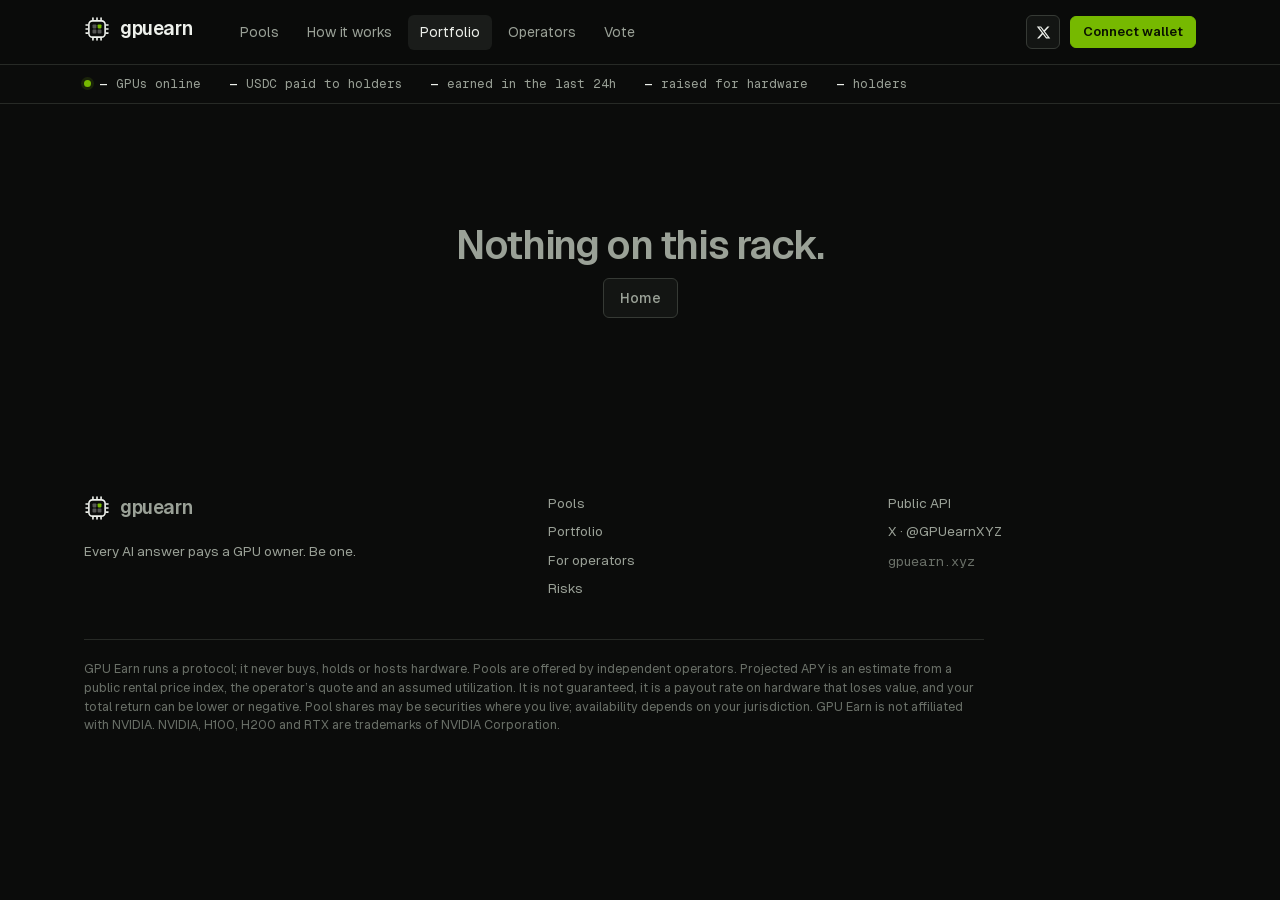
==== portfolio/index.html @ 9b84de63 "Add frontend snapshot" ====
<!doctype html>
<html lang="en">
  <head>
    <meta charset="UTF-8" />
    <meta name="viewport" content="width=device-width, initial-scale=1" />
    <title>GPU Earn: own the chips, not the stock</title>
    <meta name="description" content="Fund real AI GPUs, watch them work on Solana GPU networks, and collect their rental income in USDC every week." />
    <meta name="theme-color" content="#0B0C0B" />
    <link rel="icon" href="/favicon.svg" type="image/svg+xml" />
    <link rel="icon" href="/favicon-32.png" sizes="32x32" type="image/png" />
    <link rel="apple-touch-icon" href="/apple-touch-icon.png" />
    <meta property="og:type" content="website" />
    <meta property="og:site_name" content="GPU Earn" />
    <meta property="og:title" content="Own the chips, not the stock." />
    <meta property="og:description" content="Fund real AI GPUs. Collect their rental income in USDC, weekly." />
    <meta property="og:url" content="https://gpuearn.xyz" />
    <meta property="og:image" content="https://gpuearn.xyz/og.png" />
    <meta name="twitter:card" content="summary_large_image" />
    <meta name="twitter:image" content="https://gpuearn.xyz/og.png" />
    <script type="module" crossorigin src="/assets/index-SobwDCto.js"></script>
    <link rel="stylesheet" crossorigin href="/assets/index-ZTUyBKGV.css">
  </head>
  <body>
    <div id="root"></div>
  </body>
</html>
---- assets/index-ZTUyBKGV.css ----
@font-face{font-family:Geist;src:url(/assets/Geist-Variable-C_ya05Eu.woff2) format("woff2");font-weight:100 900;font-display:swap}@font-face{font-family:Geist Mono;src:url(/assets/GeistMono-Variable-BJ0bRpLQ.woff2) format("woff2");font-weight:100 900;font-display:swap}:root{--bg: #0B0C0B;--surface: #131513;--surface-2: #1A1C1A;--line: #272A26;--line-2: #363A35;--text: #EEF1EC;--muted: #9AA197;--faint: #6A7068;--accent: #76B900;--accent-ink: #0A1200;--accent-soft: rgba(118, 185, 0, .12);--ok: #76B900;--warn: #f2b84b;--bad: #f0624f;--sans: "Geist", ui-sans-serif, system-ui, -apple-system, "Segoe UI", sans-serif;--mono: "Geist Mono", ui-monospace, "SFMono-Regular", Menlo, Consolas, monospace;--radius: 10px;--radius-sm: 6px;--max: 1160px;--gutter: 24px;color-scheme:dark}*{box-sizing:border-box}html{-webkit-text-size-adjust:100%}body{margin:0;background:var(--bg);color:var(--text);font-family:var(--sans);font-size:15px;line-height:1.5;-webkit-font-smoothing:antialiased;font-feature-settings:"ss01"}a{color:inherit;text-decoration:none}button,input,select,textarea{font:inherit;color:inherit}::selection{background:var(--accent);color:var(--accent-ink)}:focus-visible{outline:2px solid var(--accent);outline-offset:2px;border-radius:4px}.mono{font-family:var(--mono);font-feature-settings:"zero"}.num{font-family:var(--mono);font-variant-numeric:tabular-nums}.muted{color:var(--muted)}.faint{color:var(--faint)}.accent{color:var(--accent)}.wrap{max-width:var(--max);margin:0 auto;padding:0 var(--gutter)}.eyebrow{font-family:var(--mono);font-size:12px;letter-spacing:.08em;text-transform:uppercase;color:var(--muted)}.rule{height:1px;background:var(--line);border:0;margin:0}.demo-bar{background:var(--accent-soft);border-bottom:1px solid rgba(118,185,0,.25);color:var(--text);font-size:13px;text-align:center;padding:7px var(--gutter)}.demo-bar b{color:var(--accent);font-weight:600}header.top{position:sticky;top:0;z-index:20;background:#0b0c0bdb;-webkit-backdrop-filter:saturate(140%) blur(10px);backdrop-filter:saturate(140%) blur(10px);border-bottom:1px solid var(--line)}.top-in{display:flex;align-items:center;gap:28px;height:64px}.logo{display:inline-flex;align-items:center;gap:10px;font-weight:600;font-size:19px;letter-spacing:-.02em}.logo svg{display:block}nav.main{display:flex;gap:4px;margin-left:8px}nav.main a{padding:7px 12px;border-radius:var(--radius-sm);color:var(--muted);font-size:14px}nav.main a:hover,nav.main a.on{color:var(--text);background:var(--surface-2)}.top-right{margin-left:auto;display:flex;align-items:center;gap:10px}.btn.menu-btn{display:none}.ticker{border-bottom:1px solid var(--line);font-family:var(--mono);font-size:12.5px;color:var(--muted)}.ticker-in{display:flex;gap:28px;height:38px;align-items:center;overflow-x:auto;scrollbar-width:none;white-space:nowrap}.ticker-in::-webkit-scrollbar{display:none}.ticker b{color:var(--text);font-weight:500}.dot{display:inline-block;width:7px;height:7px;border-radius:50%;background:var(--ok);margin-right:8px;vertical-align:1px;box-shadow:0 0 0 3px #76b90024}.dot.pulse{animation:pulse 2.4s ease-in-out infinite}@keyframes pulse{50%{box-shadow:0 0 0 6px #76b90000}}.btn{display:inline-flex;align-items:center;justify-content:center;gap:8px;height:40px;padding:0 16px;border-radius:var(--radius-sm);border:1px solid var(--line-2);background:var(--surface);font-weight:500;font-size:14px;cursor:pointer;white-space:nowrap;transition:background .15s,border-color .15s,transform .05s}.btn:hover{background:var(--surface-2);border-color:var(--faint)}.btn:active{transform:translateY(1px)}.btn.primary{background:var(--accent);border-color:var(--accent);color:var(--accent-ink);font-weight:600}.btn.primary:hover{background:#86cc0a;border-color:#86cc0a}.btn.ghost{background:transparent}.btn.lg{height:48px;padding:0 22px;font-size:15px}.btn.sm{height:32px;padding:0 12px;font-size:13px}.btn[disabled]{opacity:.45;cursor:not-allowed}.btn.block{width:100%}.state{display:inline-flex;align-items:center;gap:6px;height:24px;padding:0 9px;border-radius:999px;font-family:var(--mono);font-size:11.5px;letter-spacing:.04em;text-transform:uppercase;border:1px solid var(--line-2);color:var(--muted)}.state:before{content:"";width:6px;height:6px;border-radius:50%;background:currentColor}.state.live,.state.online{color:var(--ok);border-color:#76b9004d}.state.funding{color:var(--accent);border-color:#76b90059}.state.failed,.state.cancelled{color:var(--bad)}.tag{font-family:var(--mono);font-size:12px;color:var(--muted);border:1px solid var(--line);border-radius:4px;padding:2px 6px}.hero{position:relative;border-bottom:1px solid var(--line);overflow:hidden}.grid-bg{position:absolute;inset:0;background-image:linear-gradient(var(--line) 1px,transparent 1px),linear-gradient(90deg,var(--line) 1px,transparent 1px);background-size:64px 64px;background-position:-1px -1px;opacity:.35;-webkit-mask-image:linear-gradient(180deg,#000 0%,transparent 90%);mask-image:linear-gradient(180deg,#000 0%,transparent 90%);pointer-events:none}.hero-in{position:relative;display:grid;grid-template-columns:1.1fr .9fr;gap:56px;align-items:center;padding-top:84px;padding-bottom:96px}h1.display{font-size:clamp(42px,6.4vw,76px);line-height:.98;letter-spacing:-.045em;font-weight:600;margin:18px 0 22px}h1.display span{color:var(--accent)}.lede{font-size:18px;color:var(--muted);max-width:520px;margin:0 0 32px}.cta-row{display:flex;gap:12px;flex-wrap:wrap}.hero-notes{display:flex;gap:10px 22px;margin-top:36px;font-size:13px;color:var(--muted);flex-wrap:wrap}.hero-notes span:before{content:"";display:inline-block;width:5px;height:5px;background:var(--accent);margin-right:8px;vertical-align:2px}.panel{background:var(--surface);border:1px solid var(--line);border-radius:var(--radius)}.panel-head{display:flex;align-items:center;justify-content:space-between;gap:12px;padding:14px 18px;border-bottom:1px solid var(--line)}.panel-body{padding:18px}.rack{display:grid;grid-template-columns:repeat(4,1fr);gap:8px}.rack.wide{grid-template-columns:repeat(8,1fr)}.slot{position:relative;aspect-ratio:1 / 1.05;border:1px solid var(--line-2);border-radius:7px;background:var(--surface-2);padding:8px;display:flex;flex-direction:column;justify-content:space-between;font-family:var(--mono);font-size:10.5px;color:var(--faint);overflow:hidden}.slot .bar{position:absolute;left:0;right:0;bottom:0;background:linear-gradient(180deg,#76b90047,#76b9001a);border-top:1px solid var(--accent);transition:height 1.2s ease}.slot .lbl,.slot .pct{position:relative}.slot .pct{color:var(--text);font-size:12px}.slot.pending{border-style:dashed}.slot.pending .pct{color:var(--faint)}.apy-big{font-size:64px;line-height:1;letter-spacing:-.04em;font-weight:600;font-family:var(--sans)}.apy-big small{font-size:.5em;letter-spacing:-.02em;margin-left:2px}.kv{display:grid;grid-template-columns:auto 1fr;gap:8px 16px;font-size:14px}.kv dt{color:var(--muted)}.kv dd{margin:0;text-align:right;font-family:var(--mono);font-variant-numeric:tabular-nums}section.block{padding:88px 0;border-bottom:1px solid var(--line)}.sec-head{display:flex;align-items:end;justify-content:space-between;gap:24px;margin-bottom:36px;flex-wrap:wrap}h2.title{font-size:clamp(28px,3.6vw,40px);letter-spacing:-.035em;line-height:1.05;font-weight:600;margin:10px 0 0;max-width:640px}h3{font-size:17px;letter-spacing:-.015em;font-weight:600;margin:0}.steps{display:grid;grid-template-columns:repeat(3,1fr);border-top:1px solid var(--line)}.step{padding:26px 26px 0 0}.step+.step{padding-left:26px;border-left:1px solid var(--line)}.step .n{font-family:var(--mono);font-size:12px;color:var(--accent)}.step h3{margin:14px 0 8px}.step p{color:var(--muted);margin:0;font-size:14.5px}.escrow{margin-top:44px}.escrow-bar{display:grid;grid-template-columns:60fr 30fr 10fr;gap:4px;height:56px}.escrow-bar div{border-radius:6px;padding:10px 12px;display:flex;align-items:end;font-family:var(--mono);font-size:12.5px;border:1px solid var(--line-2);background:var(--surface)}.escrow-bar div:first-child{background:var(--accent);color:var(--accent-ink);border-color:var(--accent)}.escrow-bar div:nth-child(2){background:#76b90052;border-color:#76b90080}.escrow-bar div:nth-child(3){background:var(--accent-soft);border-color:#76b90059}.escrow-legend{display:grid;grid-template-columns:60fr 30fr 10fr;gap:4px;margin-top:10px;font-size:13px;color:var(--muted)}.formula{font-family:var(--mono);font-size:14px;line-height:1.7;background:var(--surface);border:1px solid var(--line);border-radius:var(--radius);padding:22px;overflow-x:auto}.formula .eq{color:var(--accent)}.pool-list{border-top:1px solid var(--line)}.pool-row{display:grid;grid-template-columns:2.1fr 1fr 1fr 1.5fr .9fr 24px;gap:20px;align-items:center;padding:20px 4px;border-bottom:1px solid var(--line);transition:background .15s}.pool-row:hover{background:var(--surface)}.pool-row .name{font-weight:600;font-size:16px;letter-spacing:-.01em}.pool-row .sub{font-size:13px;color:var(--muted);margin-top:2px}.pool-row .apy{font-size:22px;font-weight:600;letter-spacing:-.03em}.pool-row .arrow{color:var(--faint)}.pool-head{font-family:var(--mono);font-size:11.5px;letter-spacing:.06em;text-transform:uppercase;color:var(--faint);padding:0 4px 10px;border-bottom:0}.pool-head:hover{background:none}.progress{height:6px;border-radius:99px;background:var(--surface-2);border:1px solid var(--line);overflow:hidden}.progress i{display:block;height:100%;background:var(--accent);border-radius:99px}.risks{display:grid;grid-template-columns:repeat(2,1fr);gap:0;border-top:1px solid var(--line)}.risk{padding:22px 24px 22px 0;border-bottom:1px solid var(--line)}.risk:nth-child(2n){padding-left:24px;border-left:1px solid var(--line)}.risk h3{font-size:15.5px;margin-bottom:6px}.risk p{margin:0;color:var(--muted);font-size:14px}.pool-hero{padding:44px 0 32px;border-bottom:1px solid var(--line)}.crumbs{font-size:13px;color:var(--muted);margin-bottom:18px}.crumbs a:hover{color:var(--text)}.pool-title{display:flex;align-items:center;gap:14px;flex-wrap:wrap}.pool-title h1{font-size:clamp(30px,4vw,44px);letter-spacing:-.04em;line-height:1;margin:0;font-weight:600}.facts{display:flex;flex-wrap:wrap;gap:8px 22px;margin-top:16px;font-size:14px;color:var(--muted)}.facts b{color:var(--text);font-weight:500}.pool-grid{display:grid;grid-template-columns:minmax(0,1fr) 380px;gap:28px;padding:32px 0 80px;align-items:start}.stack{display:grid;gap:20px;grid-template-columns:minmax(0,1fr)}.stack>*,.field,.input{min-width:0}.input select{width:100%;text-overflow:ellipsis}.sticky{position:sticky;top:84px}.apy-pair{display:grid;grid-template-columns:1fr 1fr}.apy-pair>div{padding:22px}.apy-pair>div+div{border-left:1px solid var(--line)}.label{font-size:13px;color:var(--muted);display:flex;align-items:center;gap:8px}.range{font-family:var(--mono);font-size:13px;color:var(--muted);margin-top:10px}.note{font-size:12.5px;color:var(--faint)}.slider{display:grid;gap:8px}.slider-top{display:flex;justify-content:space-between;font-size:14px}input[type=range]{-webkit-appearance:none;appearance:none;width:100%;height:4px;border-radius:9px;background:linear-gradient(90deg,var(--accent) var(--fill, 50%),var(--line-2) var(--fill, 50%));outline:none}input[type=range]::-webkit-slider-thumb{-webkit-appearance:none;width:18px;height:18px;border-radius:50%;background:var(--text);border:4px solid var(--accent);cursor:pointer}input[type=range]::-moz-range-thumb{width:12px;height:12px;border-radius:50%;background:var(--text);border:4px solid var(--accent);cursor:pointer}.field{display:grid;gap:6px}.field label{font-size:13px;color:var(--muted)}.input{display:flex;align-items:center;height:48px;border:1px solid var(--line-2);border-radius:var(--radius-sm);background:var(--bg);padding:0 14px;gap:8px}.input:focus-within{border-color:var(--accent)}.input input,.input select,textarea.input{flex:1;min-width:0;border:0;outline:0;background:transparent;height:100%;font-size:16px}textarea.input{height:auto;min-height:90px;padding:12px 14px;resize:vertical}.input .unit{font-family:var(--mono);font-size:13px;color:var(--muted)}.input select option{background:var(--surface)}.quick{display:flex;gap:6px}.quick button{flex:1;height:30px;border-radius:5px;border:1px solid var(--line);background:transparent;color:var(--muted);font-family:var(--mono);font-size:12px;cursor:pointer}.quick button:hover{color:var(--text);border-color:var(--line-2)}.ms{display:grid;grid-template-columns:22px 1fr auto;gap:4px 14px;padding:16px 18px;border-bottom:1px solid var(--line)}.ms:last-child{border-bottom:0}.ms .bullet{width:14px;height:14px;margin-top:3px;border-radius:50%;border:2px solid var(--line-2)}.ms.released .bullet{background:var(--accent);border-color:var(--accent)}.ms.proposed .bullet{border-color:var(--accent)}.ms .hash{grid-column:2 / 4;font-family:var(--mono);font-size:12px;color:var(--faint);word-break:break-all}.table{width:100%;border-collapse:collapse;font-size:14px}.table th{text-align:left;font-family:var(--mono);font-weight:400;font-size:11.5px;letter-spacing:.06em;text-transform:uppercase;color:var(--faint);padding:10px 18px;border-bottom:1px solid var(--line)}.table td{padding:12px 18px;border-bottom:1px solid var(--line);font-variant-numeric:tabular-nums}.table tr:last-child td{border-bottom:0}.table .r{text-align:right}.table tbody tr.link{cursor:pointer}.table tbody tr.link:hover td{background:var(--surface-2)}.scroll-x{overflow-x:auto}.bars{display:flex;align-items:end;gap:6px;height:120px;padding:18px 18px 0}.bars div{flex:1;background:var(--accent);border-radius:3px 3px 0 0;min-height:2px;opacity:.85}.bars div:hover{opacity:1}.tabs{display:flex;gap:2px;padding:6px;border-bottom:1px solid var(--line)}.tabs button{height:32px;padding:0 12px;border-radius:5px;border:0;background:transparent;color:var(--muted);cursor:pointer;font-size:14px}.tabs button.on{background:var(--surface-2);color:var(--text)}.toast{position:fixed;left:50%;bottom:24px;transform:translate(-50%);background:var(--surface-2);border:1px solid var(--line-2);border-radius:var(--radius);padding:12px 16px;font-size:14px;z-index:50;max-width:calc(100vw - 32px);box-shadow:0 10px 40px #00000080}.card-preview{width:100%;border-radius:var(--radius);border:1px solid var(--line);display:block}footer.foot{padding:56px 0 64px;color:var(--muted);font-size:13.5px}.foot-in{display:grid;grid-template-columns:1.4fr 1fr 1fr;gap:32px}.foot-in a:hover{color:var(--text)}.foot-links{display:grid;gap:8px;align-content:start}.fine{margin-top:40px;padding-top:20px;border-top:1px solid var(--line);font-size:12.5px;color:var(--faint);max-width:900px}.empty{padding:48px 18px;text-align:center;color:var(--muted)}@media(max-width:960px){.hero-in{grid-template-columns:1fr;padding-top:56px;padding-bottom:64px;gap:40px}.pool-grid{grid-template-columns:minmax(0,1fr)}.sticky{position:static}.pool-row{grid-template-columns:1.6fr 1fr 1fr}.pool-row .hide-md{display:none}.rack.wide{grid-template-columns:repeat(4,1fr)}}@media(max-width:720px){:root{--gutter: 16px}nav.main{display:none}nav.main.open{display:grid;position:absolute;top:64px;left:0;right:0;background:var(--bg);border-bottom:1px solid var(--line);padding:8px var(--gutter) 16px;margin:0}.btn.menu-btn{display:inline-flex}.top-right .btn.hide-sm{display:none}.steps,.risks,.foot-in{grid-template-columns:1fr}.step+.step{padding-left:0;border-left:0;border-top:1px solid var(--line);margin-top:26px}.risk:nth-child(2n){padding-left:0;border-left:0}section.block{padding:64px 0}.pool-row{grid-template-columns:1fr auto}.pool-row .hide-sm{display:none}.apy-pair{grid-template-columns:1fr}.apy-pair>div+div{border-left:0;border-top:1px solid var(--line)}.apy-big{font-size:52px}.escrow-legend{grid-template-columns:1fr}.table th,.table td{padding:10px 12px}}input[type=file]{max-width:100%;min-width:0;font-size:13px;color:var(--muted)}input[type=file]::file-selector-button{height:32px;margin-right:10px;padding:0 12px;border-radius:var(--radius-sm);border:1px solid var(--line-2);background:var(--surface-2);color:var(--text);cursor:pointer}.panel-body>*{min-width:0}.vote-opt{display:grid;gap:10px;padding:14px 16px;border:1px solid var(--line);border-radius:var(--radius-sm);background:var(--bg)}.vote-opt.mine{border-color:#76b90073;background:var(--accent-soft)}.vote-opt-head{display:flex;align-items:flex-start;justify-content:space-between;gap:14px}.vote-opt-head .btn{flex-shrink:0}.vote-bar{height:8px;border-radius:99px;background:var(--surface-2);overflow:hidden}.vote-bar i{display:block;height:100%;background:var(--accent);border-radius:99px;transition:width .4s ease}.example{display:grid;gap:16px}.example-flag{display:flex;align-items:center;gap:12px;flex-wrap:wrap;font-size:13.5px}.example-flag .state{color:var(--warn);border-color:#f2b84b59}.example-stats{display:grid;gap:16px;grid-template-columns:repeat(auto-fit,minmax(min(220px,100%),1fr))}.example-stat{padding:16px 18px;display:grid;gap:6px}.example-stat .big{font-size:28px;letter-spacing:-.02em}.example-stat .sub{font-size:13px;color:var(--muted)}.token-links{display:inline-flex;align-items:center;gap:8px;max-width:100%}.ca{display:inline-flex;align-items:center;gap:8px;min-width:0;height:34px;padding:0 12px;border:1px solid var(--line-2);border-radius:var(--radius-sm);background:var(--surface);color:var(--text);font:inherit;font-size:13px;cursor:pointer}.ca:hover,.x-btn:hover{border-color:var(--accent)}.ca-label{font-family:var(--mono);font-size:11px;letter-spacing:.06em;color:var(--accent)}.ca-addr{font-family:var(--mono);overflow:hidden;text-overflow:ellipsis;white-space:nowrap;min-width:0}.ca svg{width:14px;height:14px;flex-shrink:0;color:var(--muted)}.x-btn{display:inline-grid;place-items:center;flex-shrink:0;width:34px;height:34px;border:1px solid var(--line-2);border-radius:var(--radius-sm);background:var(--surface);color:var(--text)}.x-btn svg{width:15px;height:15px}@media(max-width:960px){.top-right .token-links{display:none}}.ca-addr.brief{display:none}@media(max-width:720px){.ca-addr.long{display:none}.ca-addr.brief{display:inline}}.mock-tag,.mock-banner .mock-tag{display:none!important;align-items:center;height:18px;padding:0 7px;margin-left:2px;border:1px solid rgba(242,184,75,.4);border-radius:999px;color:var(--warn);font-family:var(--mono);font-size:10.5px;font-weight:400;letter-spacing:.06em;text-transform:uppercase;vertical-align:middle}.mock-banner{display:flex;align-items:flex-start;gap:10px;margin:14px 0 6px;padding:10px 14px;border:1px solid rgba(242,184,75,.3);border-radius:var(--radius-sm);background:#f2b84b12;font-size:13.5px;color:var(--text)}.mock-banner .mock-tag{flex-shrink:0;margin-top:1px}fieldset.bare{border:0;min-width:0;min-inline-size:0}.example-caption{margin:2px 0 0;font-size:12.5px;color:var(--faint)}
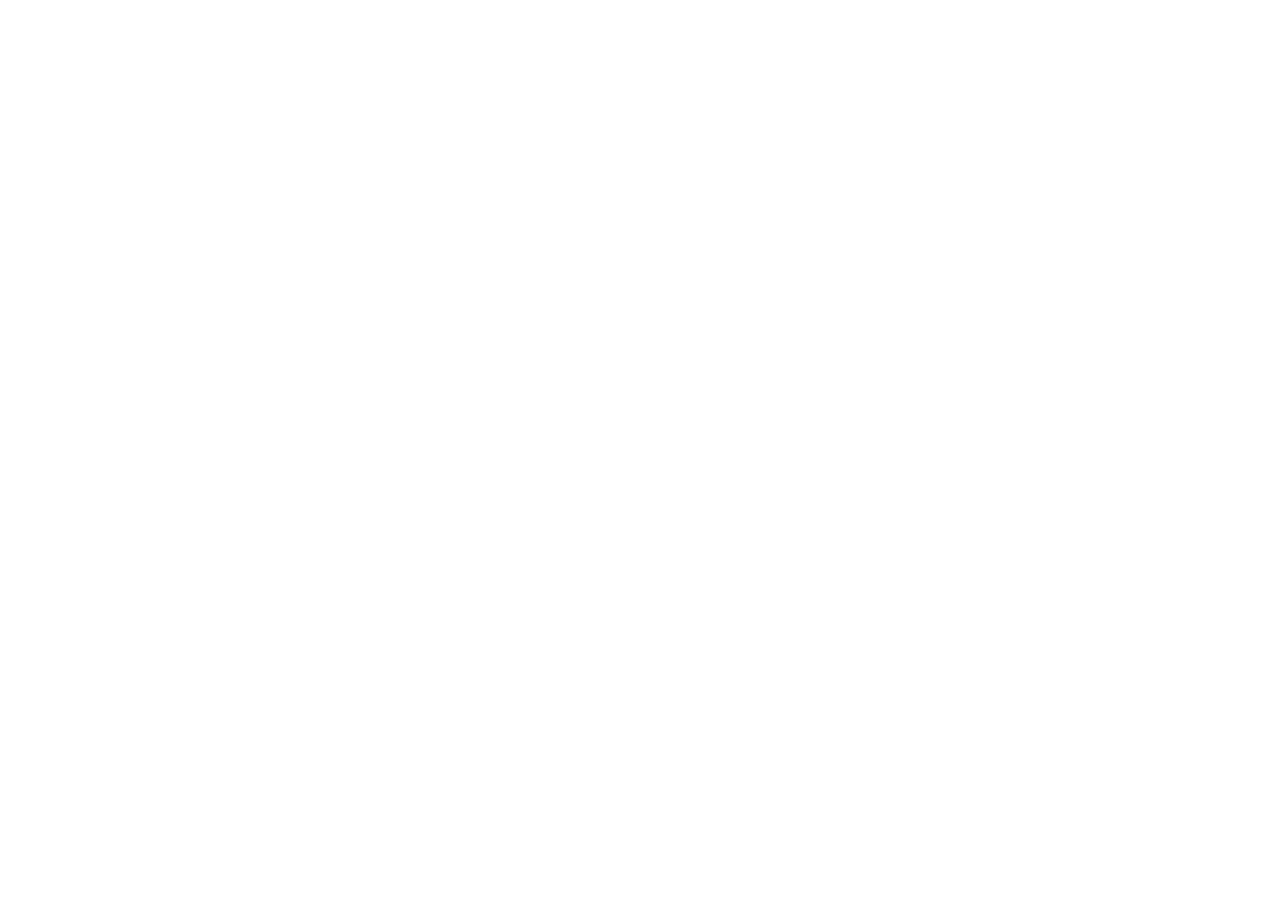
==== commit a23e0def: "Fix GitHub Pages paths and routing" ====
--- a/portfolio/index.html
+++ b/portfolio/index.html
@@ -6,9 +6,9 @@
     <title>GPU Earn: own the chips, not the stock</title>
     <meta name="description" content="Fund real AI GPUs, watch them work on Solana GPU networks, and collect their rental income in USDC every week." />
     <meta name="theme-color" content="#0B0C0B" />
-    <link rel="icon" href="/favicon.svg" type="image/svg+xml" />
-    <link rel="icon" href="/favicon-32.png" sizes="32x32" type="image/png" />
-    <link rel="apple-touch-icon" href="/apple-touch-icon.png" />
+    <link rel="icon" href="/xp/favicon.svg" type="image/svg+xml" />
+    <link rel="icon" href="/xp/favicon-32.png" sizes="32x32" type="image/png" />
+    <link rel="apple-touch-icon" href="/xp/apple-touch-icon.png" />
     <meta property="og:type" content="website" />
     <meta property="og:site_name" content="GPU Earn" />
     <meta property="og:title" content="Own the chips, not the stock." />
@@ -17,8 +17,8 @@
     <meta property="og:image" content="https://gpuearn.xyz/og.png" />
     <meta name="twitter:card" content="summary_large_image" />
     <meta name="twitter:image" content="https://gpuearn.xyz/og.png" />
-    <script type="module" crossorigin src="/assets/index-SobwDCto.js"></script>
-    <link rel="stylesheet" crossorigin href="/assets/index-ZTUyBKGV.css">
+    <script type="module" crossorigin src="/xp/assets/index-SobwDCto.js"></script>
+    <link rel="stylesheet" crossorigin href="/xp/assets/index-ZTUyBKGV.css">
   </head>
   <body>
     <div id="root"></div>
